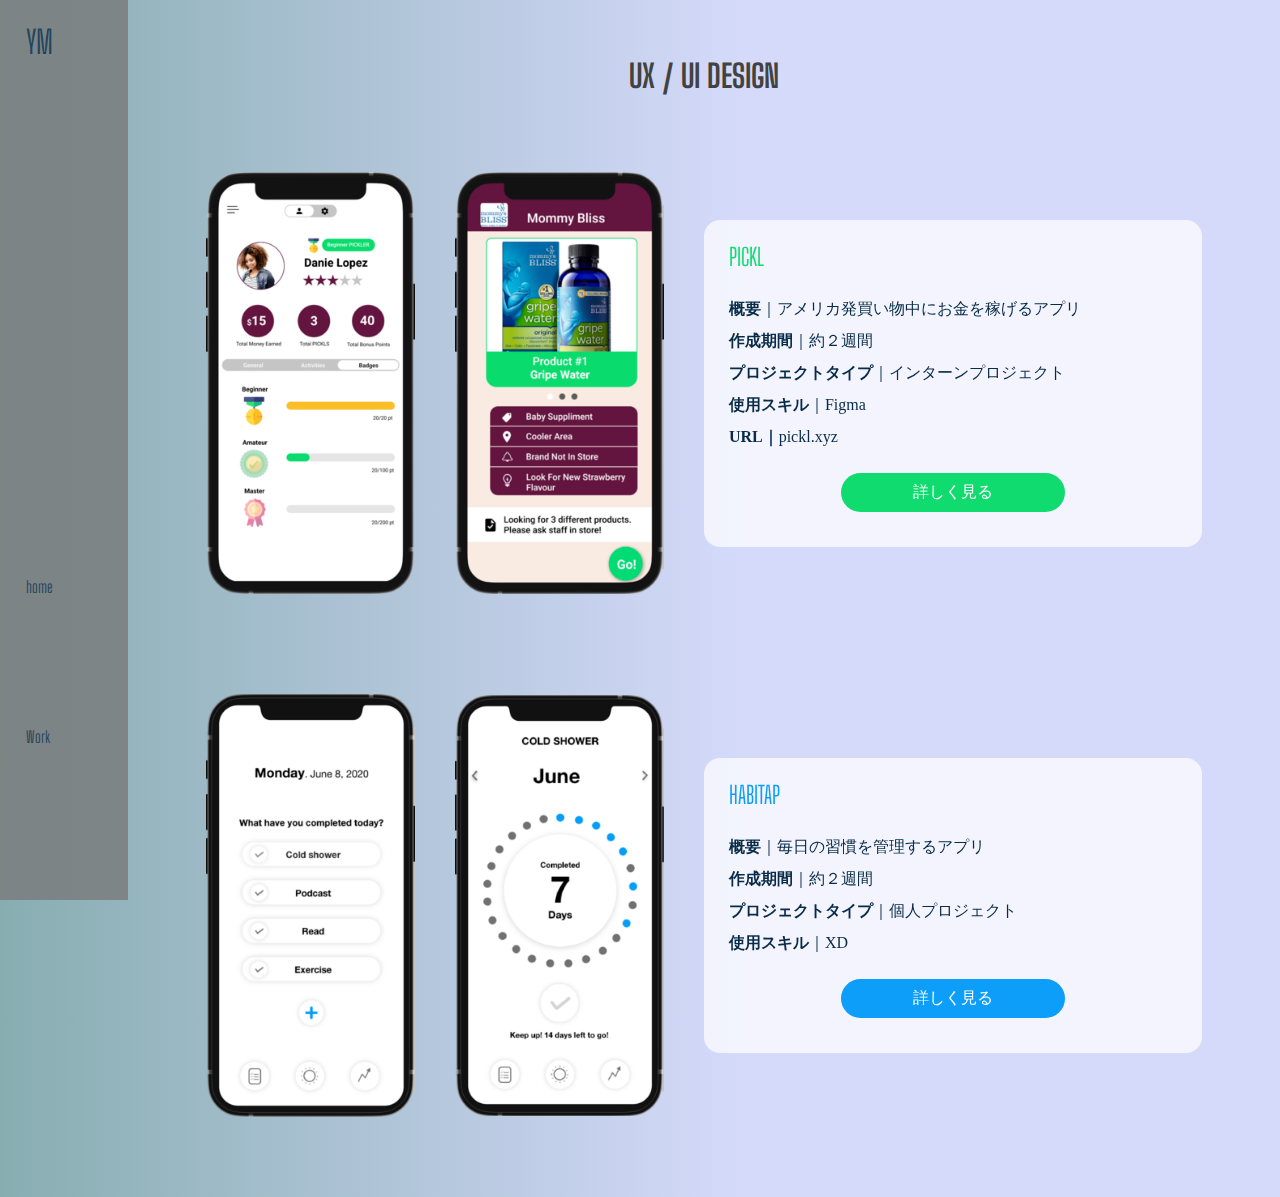
==== uiux.html @ 6afc62d5 "fixes" ====
<!DOCTYPE html>
<html lang="en">
<head>
    <meta charset="UTF-8">
    <meta http-equiv="X-UA-Compatible" content="IE=edge">
    <meta name="viewport" content="width=device-width, initial-scale=1.0">
    <title>appdesign</title>
    <link rel="stylesheet" href="./css/style.css">
    <link rel="stylesheet" href="./css/reset.css">
    <!-- CSS only -->
    <link rel="preconnect" href="https://fonts.gstatic.com">
    <link href="https://fonts.googleapis.com/css2?family=Big+Shoulders+Display:wght@700&display=swap" rel="stylesheet">
    <script src="https://ajax.googleapis.com/ajax/libs/jquery/3.5.1/jquery.min.js"></script>
</head>
</head>
<body>
    <header>
        <div class="nav_container">
            <div class="nav_top">
                <h2 class="nav_title"><a href="index.html">YM</a></h2>
            </div>
            <div class="nav_bottom">
                <div class="nav_items">
                    <a href="index.html"><p class="nav_item">home</p></a>
                    <p class="nav_item">Work</p>
                    <div class="dropdown">
                        <a href="uiux.html"><p class="dpd_item">UI/UX</p></a>
                        <a href="webdesign.html"><p class="dpd_item">WEB DESIGN</p></a>
                    </div>
                    <!-- <a href="#"><p class="nav_item">about</p></a> -->
                </div>
            </div>
        </div>
    </header>
    <div id="appPage" class="wrapper">
        <div class="container">
            <h2 class="subtitle">
                UX / UI DESIGN
            </h2>
            <div class="row ui">
                <div class="column ui">
                    <img class="sampleImage" src="./image/pickl1.png" alt="">
                    <img class="sampleImage" src="./image/pickl2.png" alt="">
                </div>
                <div class="column B">
                    <div class="wrapper_column">
                        <h2 class="title_column" style="color:#0FDB6E">PICKL</h2>
                        <ul class="order_column">
                            <li><b>概要</b>｜アメリカ発買い物中にお金を稼げるアプリ</li>
                            <li><b>作成期間</b>｜約２週間</li>
                            <li><b>プロジェクトタイプ</b>｜インターンプロジェクト</li>
                            <li><b>使用スキル</b>｜Figma</li>
                            <li><b>URL｜</b><a href="https://pickl.xyz">pickl.xyz</a></li>
                        </ul>
                        <button class="btn click" id="appA" type="button" onclick="openLinkApp1();">詳しく見る</button>
                    </div>
                </div>
            </div>
            <div class="row ui">
                <div class="column ui">
                    <img class="sampleImage" src="./image/habitap1.png" alt="">
                    <img class="sampleImage" src="./image/habitap2.png" alt="">
                </div>
                <div class="column B">
                    <div class="wrapper_column">
                        <h2 class="title_column" style="color:#0C9EF9">HABITAP</h2>
                        <ul class="order_column">
                            <li><b>概要</b>｜毎日の習慣を管理するアプリ</li>
                            <li><b>作成期間</b>｜約２週間</li>
                            <li><b>プロジェクトタイプ</b>｜個人プロジェクト</li>
                            <li><b>使用スキル</b>｜XD </li>
                        </ul>
                        <button class="btn click" id="appB" type="button" onclick="openLinkApp2();">詳しく見る</button>
                    </div>
                </div>
            </div>

        </div>

    </div>
    <script src="/basic.js"></script>
</body>
</html>
---- css/style.css ----
body{
    color: #082b48;
    line-height: 1.5;
    background: linear-gradient(90deg, #87adb1 0,#d5dafb 58%);
}
h1,h2, .nav_items{
    font-family: 'Big Shoulders Display', cursive;
}
p{
    line-height: 1.5em;
}
.container{
    width: 90%;
    /* max-width: 980px; */
    margin: auto;
    
}
a{
    text-decoration: none;
    color: #082b48;
}
a:hover{
    color: white;
}
a:visited{
    color: #082b48;
    text-decoration: none;
}
img{
    width: 100%;
    height: auto;
}
.wrapper{
    margin-left: 10%;
}

/* NAVOGATION */
.nav_container{
    height: 100%;
    position: fixed;
    width: 10%;
    background-color: #7a7a7a;
    display: flex;
    flex-direction: column;
    padding: 2%;
    z-index: 2; /* Stay on top */
    top: 0; /* Stay at the top */
    opacity: 0.8;
}
.nav_top{
    display: flex;
    height: 50%;
}
.nav_title{
    font-size: 2em;
    font-weight: bold;
    
}
.nav_bottom{
    height: 50%;
}
.nav_items{
    height: 100%;
    display: flex;
    flex-direction: column;
    justify-content: space-evenly;

}
a:hover, .nav_item:hover{
    color: white;
}
.nav_item{
    padding: auto;
    position: relative;
    cursor: pointer;
}

/* DROPDOWN */
.dropdown{
    display: none;
}
.showDrop{
    display: flex; 
    flex-direction: column;
    position: absolute;
    top: 85%;
    padding: 5px;
    background-color: #696765;
    border-radius: 10px;
    animation-name: showDrop;
    animation-duration: 0.3s;
    animation-timing-function: ease-out;

}
@keyframes showDrop{
    from{
        opacity: 0;
    }
    to{
        opacity: 1;
    }
}
/* TOP */
.top{
    background-image: url('/image/DSC_0056-3.jpg');
    background-size: cover;
    height: 100%;
    width: 100%;
    background-attachment: fixed;
    background-position: center;
    /* position: absolute; */
    padding: 28vh 0 50vh 0 ;
    /* text-align: center; */
    position: relative;

}
.top_title{
    padding-left: 60px;
    font-size: 5em;
    font-weight: bold;
    color: white;
    padding-left: 15%;

}
.top_title:nth-child(1){
    font-size: 1.3em;
    padding-bottom: 20px;
    opacity: 0.8;
}

.box{
    position: relative;
    z-index: 1;
    position: absolute;
    left: 10%;
}

.subtitle{
    text-align: center;
    margin: 60px;
    font-size: 2em;
    color: #424242;
    font-weight: bold;
    padding: 10% auto ;
}
.row{
    display: flex;
    justify-content: center;
    align-items: center;
    margin-bottom: 60px;
}



/* About */
.profilePic{
    filter: drop-shadow(2px 4px 12px grey);
    width: 60%;
    margin: auto;
    object-fit: contain;
}
.column.about{
    text-align: center;
}


/* WORK */
.work .column{
    width: 35%;
}

.work .container{
    width: 100%;
}
.column{
    width: 50%;
    display: flex;
    justify-content: center;
}
.row.work{
    justify-content: center;
}
.column.B{
    /* height: 60%; */
    display: block;
    background: rgba(255, 255, 255, .7);
    backdrop-filter: blur(10px);
    border-radius: 1rem;
    margin: 20px;
}
.column.B .subtext{
    color: #082b48;
}


.subtext{
    padding: 10%;
    font-size: 85%;
}
.btn{
    font-size: 1.2em;
    display: block;
    margin: auto;
    height: 40px;
    border-radius: 20px;
    filter: drop-shadow(2);
    background-color: #ffffff;
    border: none;
    margin-bottom: 10px;
    font-size: 1em;
    height: auto;
    padding: 2%;
    width: 50%;
    margin-top: 20px;
}

.btn:hover{
    cursor: pointer;
    outline: none;
    background: rgba(20, 177, 143, 0.7);
    backdrop-filter: blur(10px);
    outline: none;
    color: white;
}
#resumeButton{
    font-weight: bold;
    color: #897249;
}
#resumeButton:hover{
    background-color: #897249;
    color: white;
}
.btn.main{
    font-size: 1.3em;
    height: auto;
    padding: 7% 12%;
    border-radius: 50px;
}

.contact_info{
    text-align: center;
    margin-bottom: 40px;
}

/* WEB DESIGN */
#webPage .sampleImage{
    width: 100%;
}

.wrapper_column{
    padding: 5%;
}

.order_column{
    line-height: 2em;
}
.title_column{
    font-size: 1.5em;
    margin-bottom: 1em;
}

#wdA{
    background-color: #897249;
    color: white;
}
#wdA:hover{
    background-color: #fff;
    color: #897249;
}
#wdB{
    background-color: #58B9FF;
    color: white;
}
#wdB:hover{
    background-color: #fff;
    color: #58B9FF;
}


/* UI/UX */
#appPage .sampleImage{
    width: 50%;
    padding: 20px;
    object-fit: contain;
}
#appA{
    color:white;
    background-color:#0FDB6E;
}
#appB{
    color: white;
    background-color: #0C9EF9;
}
#appA:hover{
    background-color: white;
    color: #0FDB6E;
}

#appB:hover{
    background-color: white;
    color: #0C9EF9;
}
@media only screen and (max-width: 960px){
    .wrapper{
        transform: translateY(3%);
        margin-left: 0px;
    }
    .row{
        flex-direction: column;
        align-items: center;
    }
    .row.work{
        justify-content: space-evenly;
    }
    .column{
        width: 100%;
    }
    .nav_container{
        flex-direction: row;
        justify-content: space-around;
        width: 100%;
        height: auto;
        padding: 2em;
    }
    .nav_items{
        flex-direction: row;
        justify-content: space-between;
    }
    .nav_item{
        margin: auto 20px;
    }

    .btn.main{
        padding: 7% 12%;
        width: 100%;
        border-radius: 50px;
    }
    /* Profile */
    .profilePic{
        width: 50%;
        margin: auto;
    }
    /* Work */
    .work .row{
        flex-direction: row;

    }
    .column{
        width: 100%;
    }
    /* DROPDOWN */
    .showDrop{
        display: flex; 
        flex-direction: column;
        position: absolute;
        top: 68%;
        right: 19%;
    }

    
}
@media only screen and (max-width: 660px){
    .top{
        background-position: left bottom;
        background-size: cover;
    }
    .row{
        flex-direction: column !important;
        align-items: center;
    }
    .column.ui{
        display: flex;
        flex-direction: column;
        /* margin: auto; */
        align-items: center;
    }
    .sampleImage{
        width: 70%;
        
    }
    .work .column {
        width: 80%;
    }
    .top_title{
        padding: 0px;
        font-size: 4em;
    }
    .btn.main{
        font-size: 1.1em;   
    }
    .profilePic{
        width: 80%;
    }
    
}
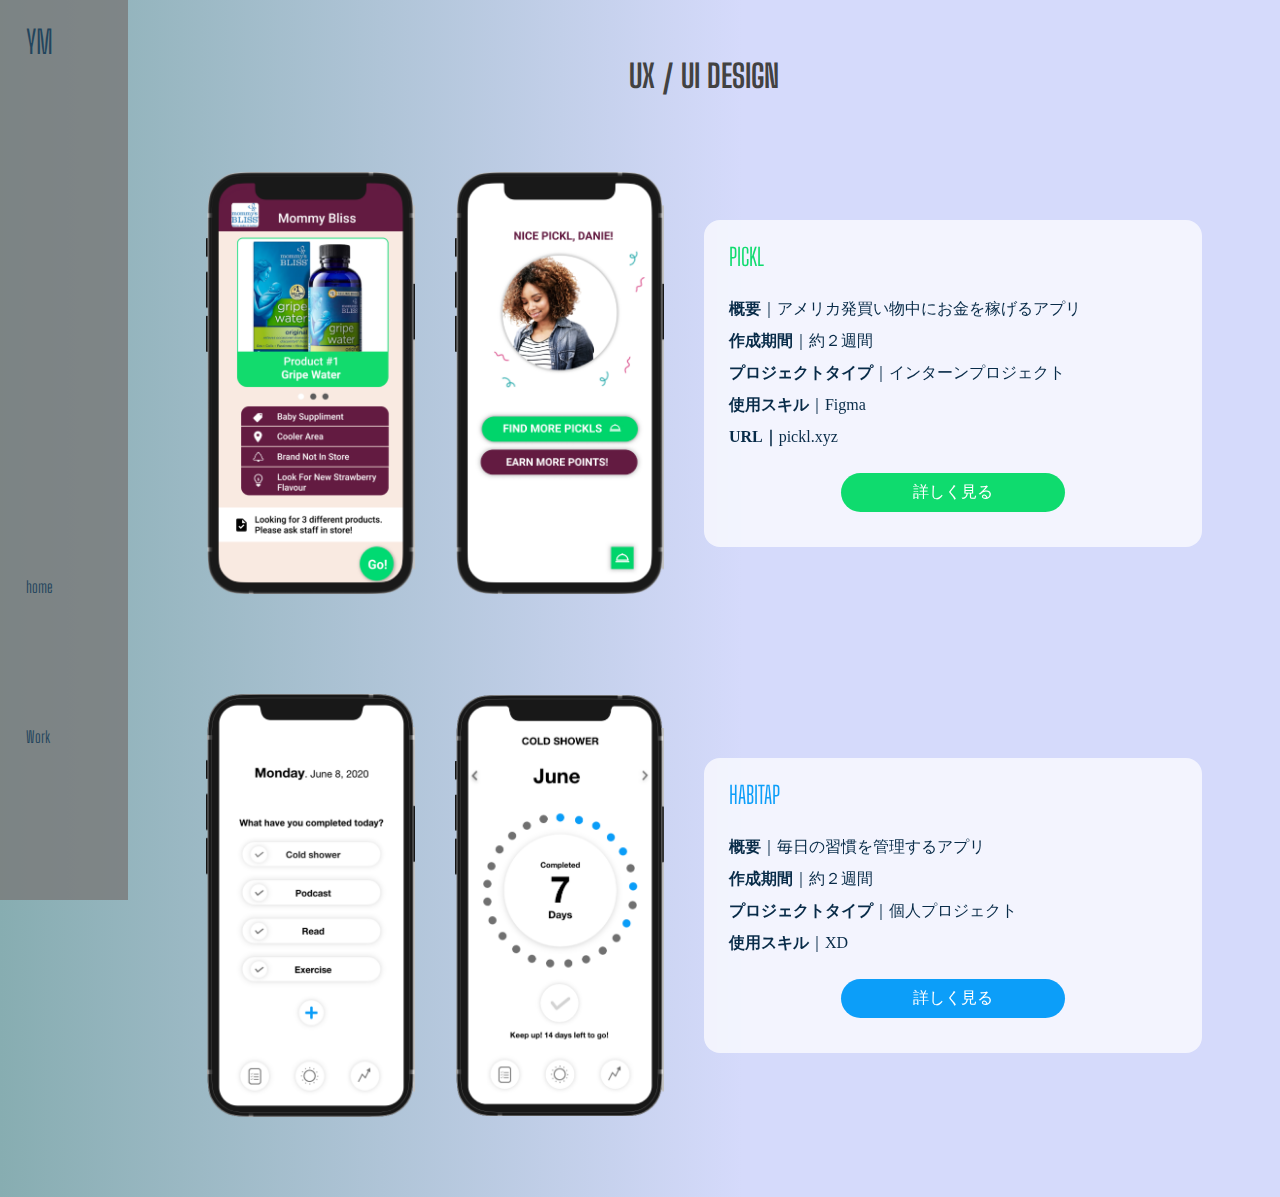
==== commit 415fe5f1: "fixes" ====
--- a/uiux.html
+++ b/uiux.html
@@ -7,6 +7,7 @@
     <title>appdesign</title>
     <link rel="stylesheet" href="./css/style.css">
     <link rel="stylesheet" href="./css/reset.css">
+    <link rel="shortcut icon" href="YM.png" type="image/x-icon">
     <!-- CSS only -->
     <link rel="preconnect" href="https://fonts.gstatic.com">
     <link href="https://fonts.googleapis.com/css2?family=Big+Shoulders+Display:wght@700&display=swap" rel="stylesheet">
@@ -39,8 +40,8 @@
             </h2>
             <div class="row ui">
                 <div class="column ui">
-                    <img class="sampleImage" src="./image/pickl1.png" alt="">
-                    <img class="sampleImage" src="./image/pickl2.png" alt="">
+                    <img class="sampleImage" src="./image/Image1.png" alt="">
+                    <img class="sampleImage" src="./image/Image 2.png" alt="">
                 </div>
                 <div class="column B">
                     <div class="wrapper_column">
@@ -58,8 +59,8 @@
             </div>
             <div class="row ui">
                 <div class="column ui">
-                    <img class="sampleImage" src="./image/habitap1.png" alt="">
-                    <img class="sampleImage" src="./image/habitap2.png" alt="">
+                    <img class="sampleImage" src="./image/image3.png" alt="">
+                    <img class="sampleImage" src="./image/image4.png" alt="">
                 </div>
                 <div class="column B">
                     <div class="wrapper_column">
--- a/css/style.css
+++ b/css/style.css
@@ -109,32 +109,47 @@
     background-attachment: fixed;
     background-position: center;
     /* position: absolute; */
-    padding: 28vh 0 50vh 0 ;
+    padding: 28vh 0 70vh 0 ;
     /* text-align: center; */
     position: relative;
 
 }
 .top_title{
-    padding-left: 60px;
-    font-size: 5em;
+    /* padding-left: 60px; */
+    font-size: 5.5em;
     font-weight: bold;
     color: white;
-    padding-left: 15%;
+    /* padding-left: 15%; */
 
 }
 .top_title:nth-child(1){
-    font-size: 1.3em;
+    font-size: 1.6em;
     padding-bottom: 20px;
     opacity: 0.8;
 }
-
+.top_subtitle{
+    color: white;
+    width: 50%;
+    /* padding-left: 15%; */
+    padding-top: 20px;
+    font-family: sans-serif;
+}
 .box{
     position: relative;
     z-index: 1;
     position: absolute;
     left: 10%;
-}
-
+    padding-left: 10%;
+    padding-top: 5%;
+    transition: all ease-in-out 1.5s;
+    opacity: 0;
+    transform: translateY(20px);
+}
+
+.introAppear{
+    opacity: 1;
+    transform: translateY(0px);
+}
 .subtitle{
     text-align: center;
     margin: 60px;
@@ -157,7 +172,7 @@
     filter: drop-shadow(2px 4px 12px grey);
     width: 60%;
     margin: auto;
-    object-fit: contain;
+    /* object-fit: contain; */
 }
 .column.about{
     text-align: center;
@@ -225,6 +240,7 @@
 #resumeButton{
     font-weight: bold;
     color: #897249;
+    /* border: 2px solid #897249; */
 }
 #resumeButton:hover{
     background-color: #897249;
@@ -246,7 +262,21 @@
 #webPage .sampleImage{
     width: 100%;
 }
-
+#webPage .sampleImage:hover{
+    animation: scaleUp;
+    animation-duration: 0.3s;
+    animation-timing-function: ease-out;
+    animation-fill-mode: forwards;
+}
+@keyframes scaleUp {
+    from{
+        transform: scale(1);
+    }
+    to{
+        transform: scale(1.1);
+    }
+    
+}
 .wrapper_column{
     padding: 5%;
 }
@@ -334,6 +364,9 @@
         padding: 7% 12%;
         width: 100%;
         border-radius: 50px;
+    }
+    .top_subtitle{
+        width: 80%;
     }
     /* Profile */
     .profilePic{
@@ -360,9 +393,11 @@
     
 }
 @media only screen and (max-width: 660px){
+
     .top{
-        background-position: left bottom;
-        background-size: cover;
+        background-image: url('/image/mobileTop.JPG');
+        /* background-position: left bottom; */
+        /* background-size: cover; */
     }
     .row{
         flex-direction: column !important;
@@ -384,6 +419,10 @@
     .top_title{
         padding: 0px;
         font-size: 4em;
+        
+    }
+    .top_subtitle{
+        width: 80%;
     }
     .btn.main{
         font-size: 1.1em;   
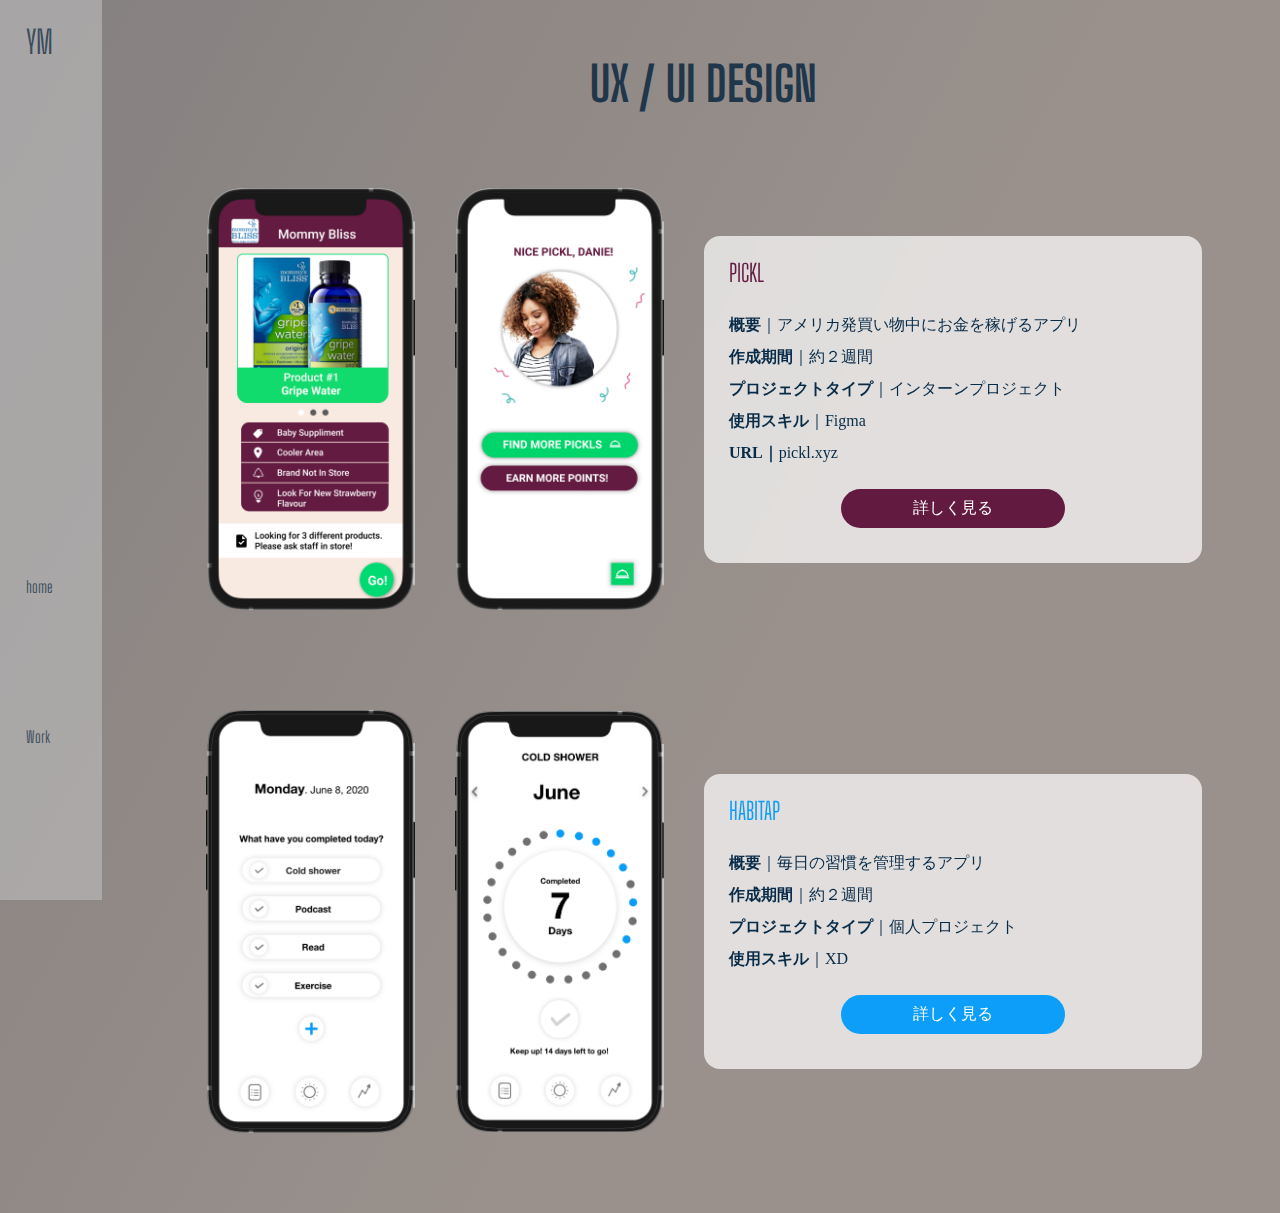
==== commit 6d40a6b0: "fixes" ====
--- a/uiux.html
+++ b/uiux.html
@@ -45,7 +45,7 @@
                 </div>
                 <div class="column B">
                     <div class="wrapper_column">
-                        <h2 class="title_column" style="color:#0FDB6E">PICKL</h2>
+                        <h2 class="title_column" style="color:#631a41">PICKL</h2>
                         <ul class="order_column">
                             <li><b>概要</b>｜アメリカ発買い物中にお金を稼げるアプリ</li>
                             <li><b>作成期間</b>｜約２週間</li>
--- a/css/style.css
+++ b/css/style.css
@@ -1,10 +1,10 @@
 body{
     color: #082b48;
     line-height: 1.5;
-    background: linear-gradient(90deg, #87adb1 0,#d5dafb 58%);
+    background: linear-gradient(118deg, #848080 0,#9a918c 58%)
 }
 h1,h2, .nav_items{
-    font-family: 'Big Shoulders Display', cursive;
+    font-family: 'Big Shoulders Display';
 }
 p{
     line-height: 1.5em;
@@ -38,14 +38,14 @@
 .nav_container{
     height: 100%;
     position: fixed;
-    width: 10%;
-    background-color: #7a7a7a;
+    width: 8%;
+    background-color: #bfbfbf;
     display: flex;
     flex-direction: column;
     padding: 2%;
     z-index: 2; /* Stay on top */
     top: 0; /* Stay at the top */
-    opacity: 0.8;
+    opacity: 0.6;
 }
 .nav_top{
     display: flex;
@@ -84,8 +84,9 @@
     flex-direction: column;
     position: absolute;
     top: 85%;
-    padding: 5px;
-    background-color: #696765;
+    left: 10%;
+    padding: 16px 9px;
+    background-color: #989898;
     border-radius: 10px;
     animation-name: showDrop;
     animation-duration: 0.3s;
@@ -102,7 +103,7 @@
 }
 /* TOP */
 .top{
-    background-image: url('/image/DSC_0056-3.jpg');
+    background-image: url('/image/IMG_4557\ copy.JPG');
     background-size: cover;
     height: 100%;
     width: 100%;
@@ -154,7 +155,7 @@
     text-align: center;
     margin: 60px;
     font-size: 2em;
-    color: #424242;
+    color: #1f364b;
     font-weight: bold;
     padding: 10% auto ;
 }
@@ -172,6 +173,7 @@
     filter: drop-shadow(2px 4px 12px grey);
     width: 60%;
     margin: auto;
+    border-radius: 20px;
     /* object-fit: contain; */
 }
 .column.about{
@@ -232,7 +234,7 @@
 .btn:hover{
     cursor: pointer;
     outline: none;
-    background: rgba(20, 177, 143, 0.7);
+    background:#082b48; 
     backdrop-filter: blur(10px);
     outline: none;
     color: white;
@@ -259,6 +261,9 @@
 }
 
 /* WEB DESIGN */
+#webPage .subtitle{
+    font-size: 3em;
+}
 #webPage .sampleImage{
     width: 100%;
 }
@@ -298,12 +303,12 @@
     color: #897249;
 }
 #wdB{
-    background-color: #58B9FF;
+    background-color: #100769;
     color: white;
 }
 #wdB:hover{
     background-color: #fff;
-    color: #58B9FF;
+    color: #100769;
 }
 
 
@@ -313,9 +318,12 @@
     padding: 20px;
     object-fit: contain;
 }
+#appPage .subtitle{
+    font-size: 3em;
+}
 #appA{
     color:white;
-    background-color:#0FDB6E;
+    background-color:#631a41;
 }
 #appB{
     color: white;
@@ -323,7 +331,7 @@
 }
 #appA:hover{
     background-color: white;
-    color: #0FDB6E;
+    color: #631a41;
 }
 
 #appB:hover{
@@ -355,6 +363,7 @@
     .nav_items{
         flex-direction: row;
         justify-content: space-between;
+        font-size: 1.1em;
     }
     .nav_item{
         margin: auto 20px;
@@ -388,17 +397,13 @@
         position: absolute;
         top: 68%;
         right: 19%;
+        left: auto;
     }
 
     
 }
 @media only screen and (max-width: 660px){
 
-    .top{
-        background-image: url('/image/mobileTop.JPG');
-        /* background-position: left bottom; */
-        /* background-size: cover; */
-    }
     .row{
         flex-direction: column !important;
         align-items: center;
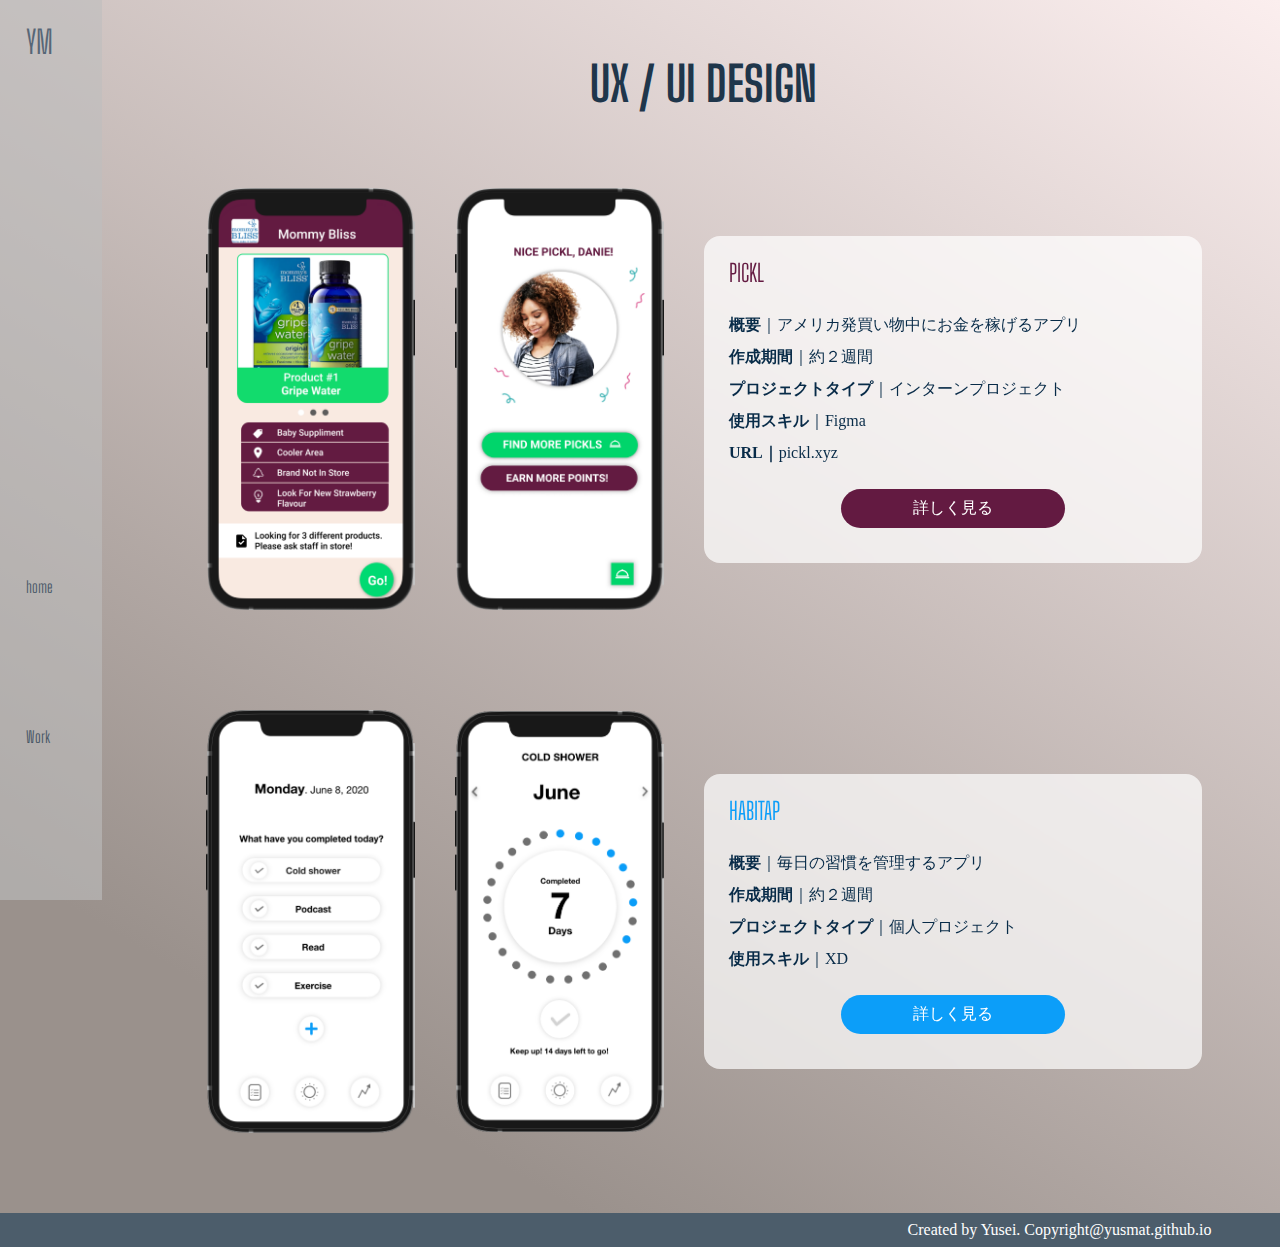
==== commit 76d48720: "fixes" ====
--- a/uiux.html
+++ b/uiux.html
@@ -79,6 +79,18 @@
         </div>
 
     </div>
+
+    <footer>
+        <div class="footer">
+            <div class="container">
+                <p class="footer_note">
+                    Created by Yusei. Copyright@yusmat.github.io
+                </p>
+            </div>
+        </div>
+    </footer>
+
+    
     <script src="/basic.js"></script>
 </body>
 </html>--- a/css/style.css
+++ b/css/style.css
@@ -1,7 +1,7 @@
 body{
     color: #082b48;
     line-height: 1.5;
-    background: linear-gradient(118deg, #848080 0,#9a918c 58%)
+    background: linear-gradient(211deg, #fbeeee 0,#9a918c 81%);
 }
 h1,h2, .nav_items{
     font-family: 'Big Shoulders Display';
@@ -171,7 +171,7 @@
 /* About */
 .profilePic{
     filter: drop-shadow(2px 4px 12px grey);
-    width: 60%;
+    width: 50%;
     margin: auto;
     border-radius: 20px;
     /* object-fit: contain; */
@@ -180,7 +180,14 @@
     text-align: center;
 }
 
-
+/* footer */
+.footer{
+    background-color: #4c5d6b;
+    text-align: right;
+    padding: 5px;
+    color: #ffffff;
+ 
+}
 /* WORK */
 .work .column{
     width: 35%;
@@ -339,6 +346,7 @@
     color: #0C9EF9;
 }
 @media only screen and (max-width: 960px){
+   
     .wrapper{
         transform: translateY(3%);
         margin-left: 0px;
@@ -403,7 +411,6 @@
     
 }
 @media only screen and (max-width: 660px){
-
     .row{
         flex-direction: column !important;
         align-items: center;
@@ -433,7 +440,8 @@
         font-size: 1.1em;   
     }
     .profilePic{
-        width: 80%;
+        width: 100%;
+        margin: none;
     }
     
 }
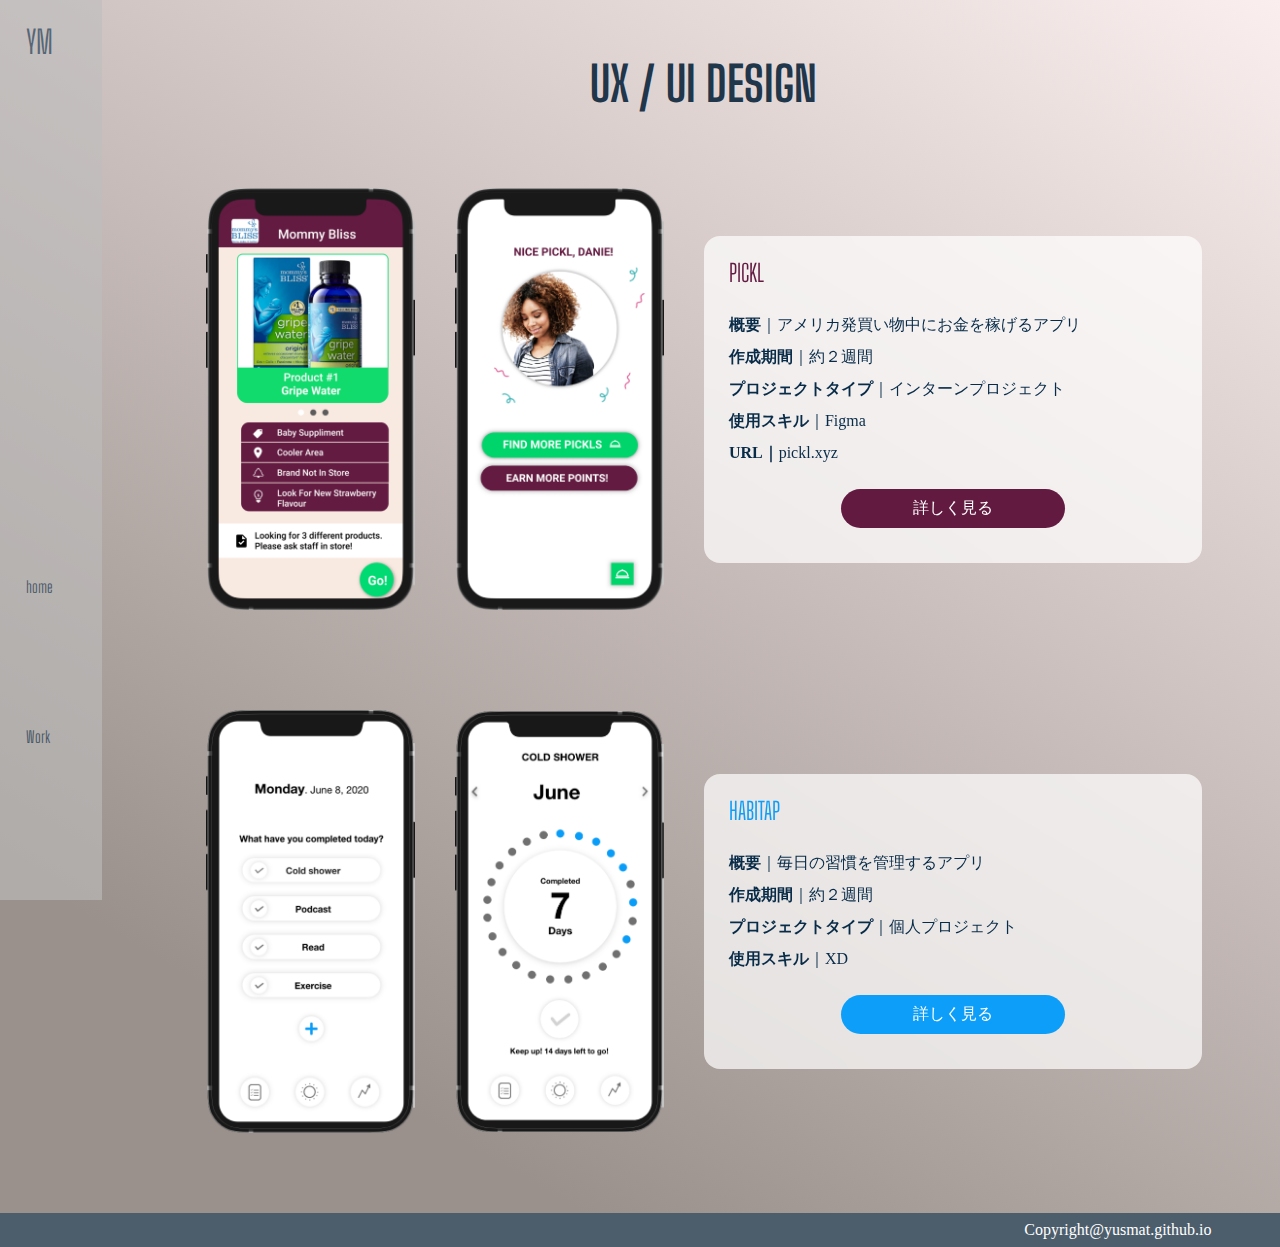
==== commit de54b4aa: "fixes" ====
--- a/uiux.html
+++ b/uiux.html
@@ -84,13 +84,13 @@
         <div class="footer">
             <div class="container">
                 <p class="footer_note">
-                    Created by Yusei. Copyright@yusmat.github.io
+                    Copyright@yusmat.github.io
                 </p>
             </div>
         </div>
     </footer>
 
-    
+
     <script src="/basic.js"></script>
 </body>
 </html>--- a/css/style.css
+++ b/css/style.css
@@ -393,6 +393,7 @@
     /* Work */
     .work .row{
         flex-direction: row;
+        
 
     }
     .column{
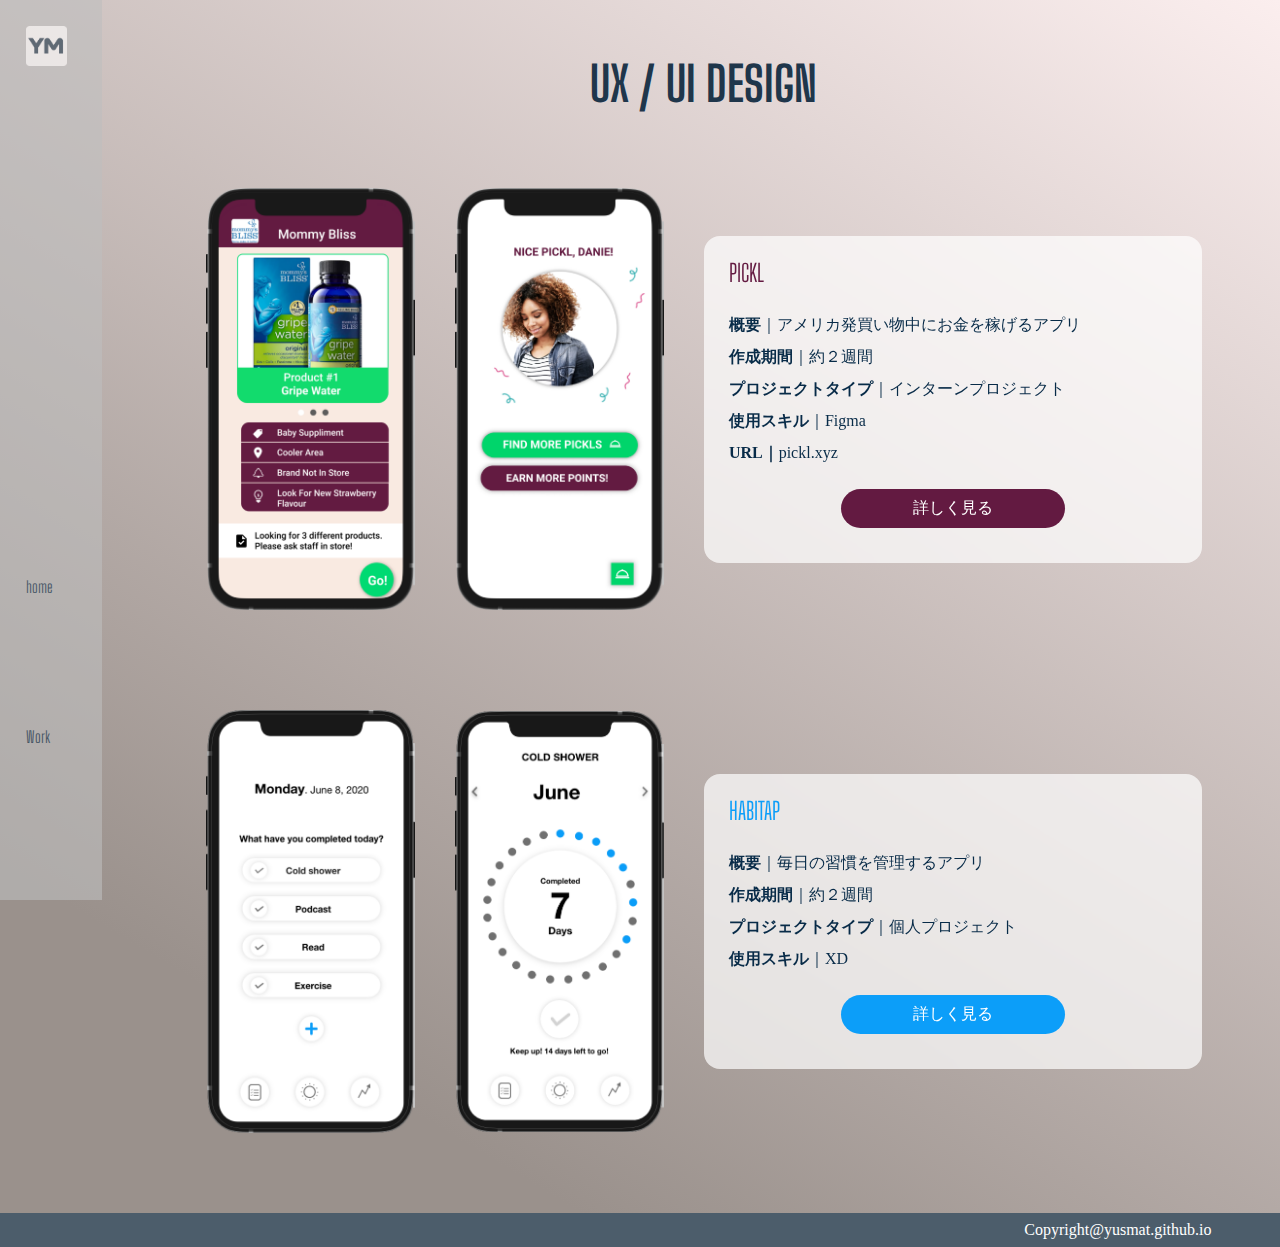
==== commit 1f57ec9e: "fixes" ====
--- a/uiux.html
+++ b/uiux.html
@@ -18,7 +18,7 @@
     <header>
         <div class="nav_container">
             <div class="nav_top">
-                <h2 class="nav_title"><a href="index.html">YM</a></h2>
+                <h2 class="nav_title"><a href="index.html"><img id="logo" src="./image/logo.png" alt=""></a></h2>
             </div>
             <div class="nav_bottom">
                 <div class="nav_items">
--- a/css/style.css
+++ b/css/style.css
@@ -35,6 +35,10 @@
 }
 
 /* NAVOGATION */
+#logo{
+    width: 80%;
+    opacity: 1 !important;
+}
 .nav_container{
     height: 100%;
     position: fixed;
@@ -130,7 +134,7 @@
 }
 .top_subtitle{
     color: white;
-    width: 50%;
+    width: 52%;
     /* padding-left: 15%; */
     padding-top: 20px;
     font-family: sans-serif;
@@ -346,7 +350,9 @@
     color: #0C9EF9;
 }
 @media only screen and (max-width: 960px){
-   
+    #logo{
+        width: 10%;
+    }
     .wrapper{
         transform: translateY(3%);
         margin-left: 0px;
@@ -412,6 +418,9 @@
     
 }
 @media only screen and (max-width: 660px){
+    #logo{
+        width: 15%;
+    }
     .row{
         flex-direction: column !important;
         align-items: center;
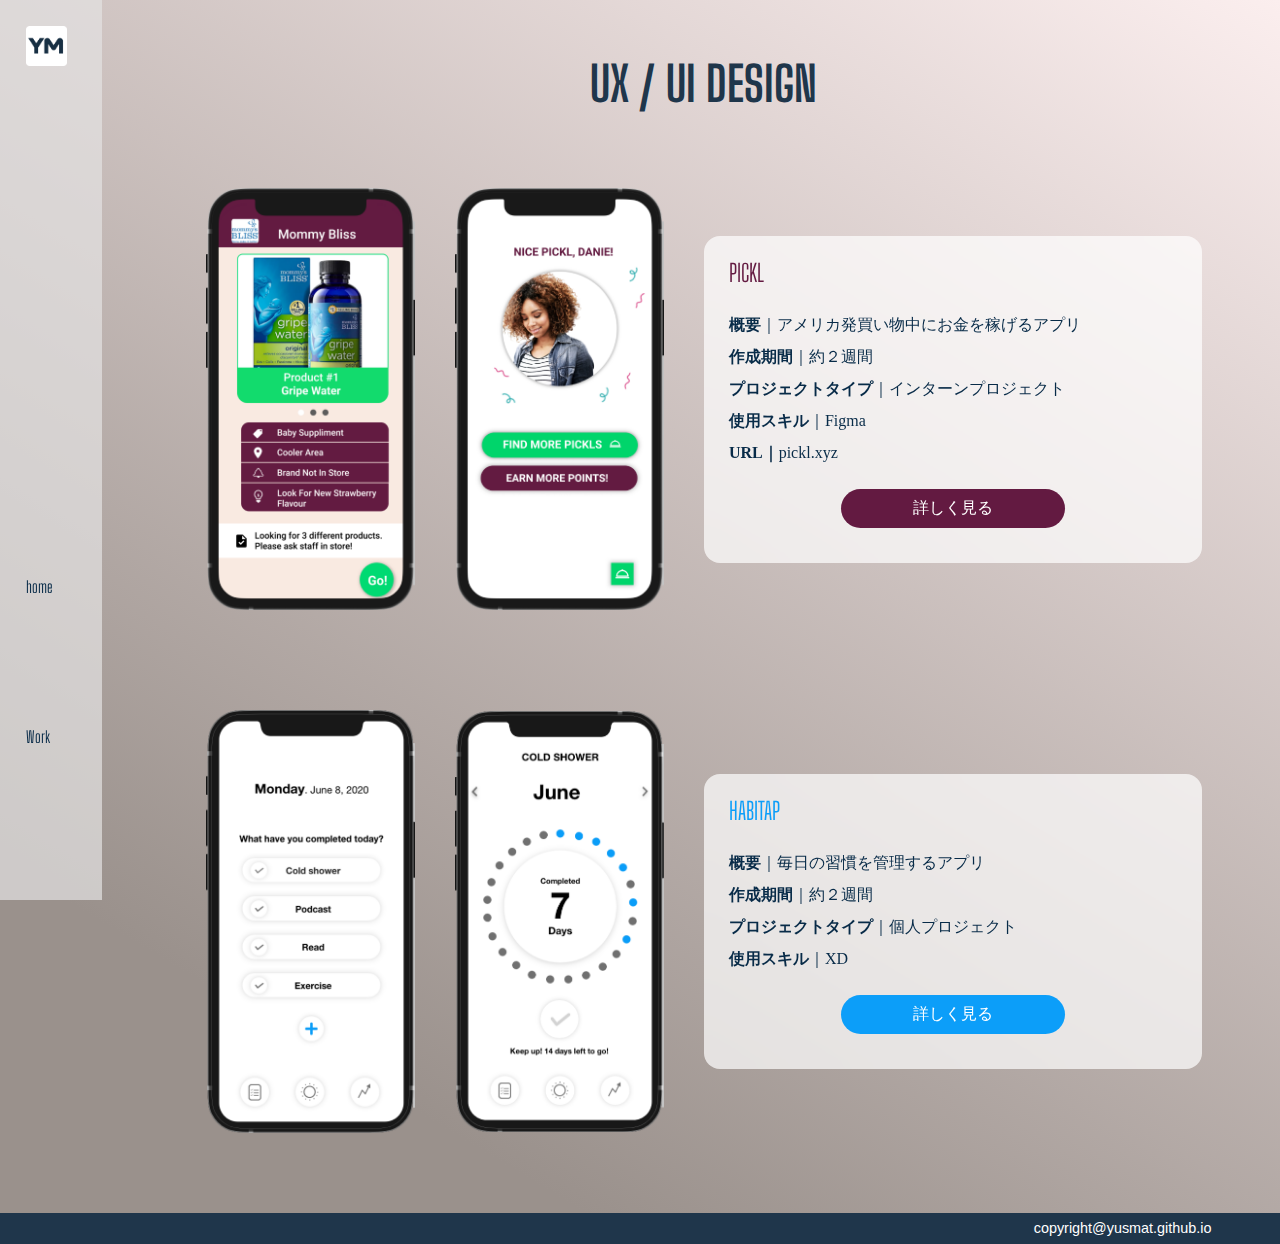
==== commit 40237d8b: "fixes" ====
--- a/uiux.html
+++ b/uiux.html
@@ -84,7 +84,7 @@
         <div class="footer">
             <div class="container">
                 <p class="footer_note">
-                    Copyright@yusmat.github.io
+                    copyright@yusmat.github.io
                 </p>
             </div>
         </div>
--- a/css/style.css
+++ b/css/style.css
@@ -37,19 +37,17 @@
 /* NAVOGATION */
 #logo{
     width: 80%;
-    opacity: 1 !important;
 }
 .nav_container{
     height: 100%;
     position: fixed;
     width: 8%;
-    background-color: #bfbfbf;
+    background-color: rgb(228,226,226, 0.7);
     display: flex;
     flex-direction: column;
     padding: 2%;
     z-index: 2; /* Stay on top */
     top: 0; /* Stay at the top */
-    opacity: 0.6;
 }
 .nav_top{
     display: flex;
@@ -186,10 +184,12 @@
 
 /* footer */
 .footer{
-    background-color: #4c5d6b;
+    background-color: #1F364B;
     text-align: right;
     padding: 5px;
+    font-size: 0.9em;
     color: #ffffff;
+    font-family: sans-serif;
  
 }
 /* WORK */
@@ -411,7 +411,7 @@
         flex-direction: column;
         position: absolute;
         top: 68%;
-        right: 19%;
+        right: 6%;
         left: auto;
     }
 
